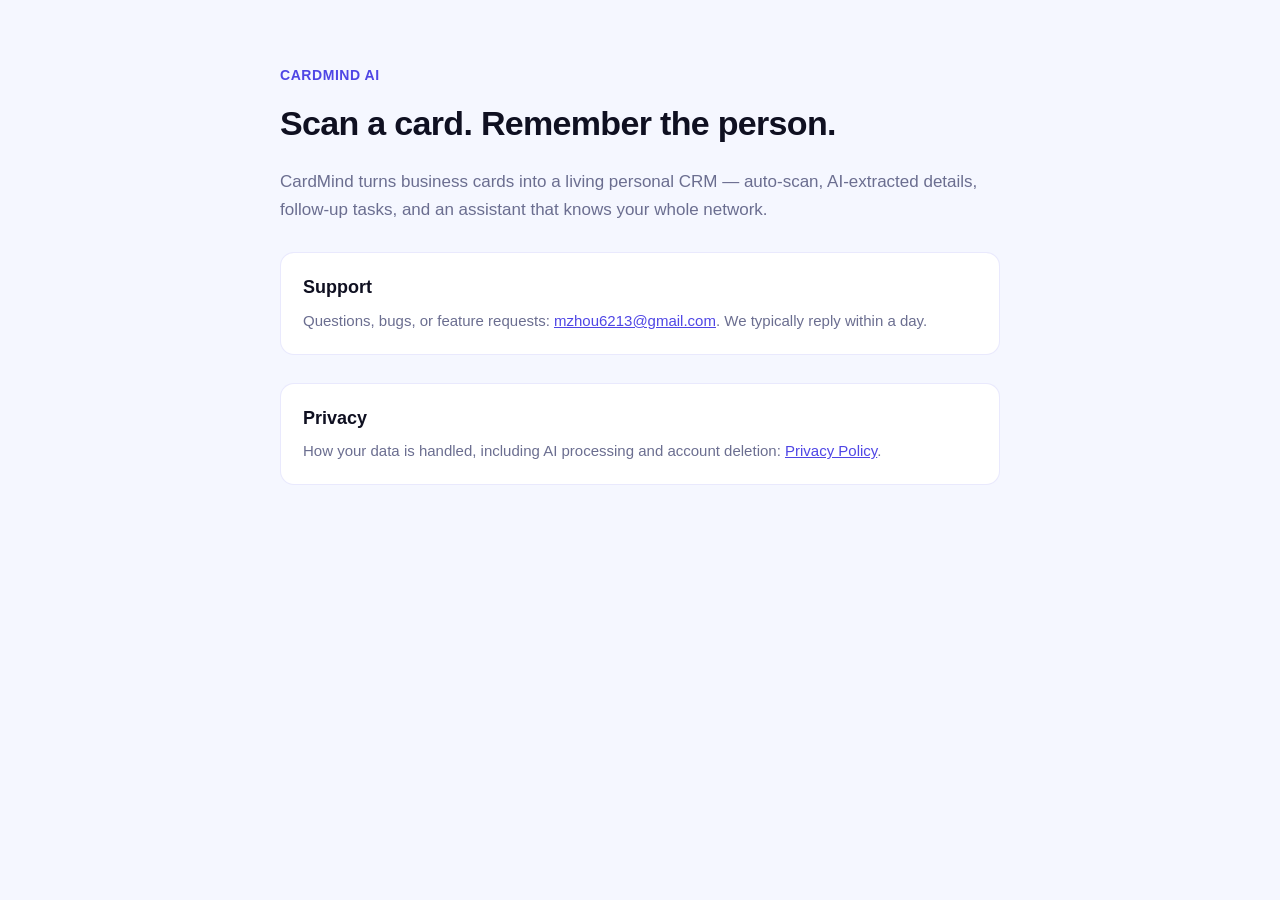
==== index.html @ d5e2f5ce "CardMind support + privacy policy site" ====
<!doctype html>
<html lang="en">
<head>
<meta charset="utf-8">
<meta name="viewport" content="width=device-width, initial-scale=1">
<title>CardMind AI — Support</title>
<style>
  :root { --bg:#F5F7FF; --surface:#fff; --text:#0F1021; --muted:#6B6E90; --accent:#4F46E5; --border:rgba(99,102,241,.14); }
  @media (prefers-color-scheme: dark) { :root { --bg:#080B12; --surface:#0F1220; --text:#E8EAF4; --muted:#8A8DAF; --accent:#818CF8; --border:rgba(99,102,241,.2); } }
  body { margin:0; background:var(--bg); color:var(--text); font-family:-apple-system, "Segoe UI", Roboto, sans-serif; line-height:1.65; }
  main { max-width:720px; margin:0 auto; padding:64px 24px 80px; }
  .brand { font-weight:800; color:var(--accent); font-size:14px; text-transform:uppercase; letter-spacing:.04em; }
  h1 { font-size:34px; margin:8px 0 12px; letter-spacing:-.02em; }
  p { font-size:17px; color:var(--muted); }
  .card { background:var(--surface); border:1px solid var(--border); border-radius:14px; padding:20px 22px; margin-top:28px; }
  .card h2 { margin:0 0 6px; font-size:18px; }
  .card p { margin:0; font-size:15px; }
  a { color:var(--accent); }
</style>
</head>
<body>
<main>
  <div class="brand">CardMind AI</div>
  <h1>Scan a card. Remember the person.</h1>
  <p>CardMind turns business cards into a living personal CRM — auto-scan, AI-extracted details, follow-up tasks, and an assistant that knows your whole network.</p>
  <div class="card">
    <h2>Support</h2>
    <p>Questions, bugs, or feature requests: <a href="mailto:mzhou6213@gmail.com">mzhou6213@gmail.com</a>. We typically reply within a day.</p>
  </div>
  <div class="card">
    <h2>Privacy</h2>
    <p>How your data is handled, including AI processing and account deletion: <a href="privacy.html">Privacy Policy</a>.</p>
  </div>
</main>
</body>
</html>
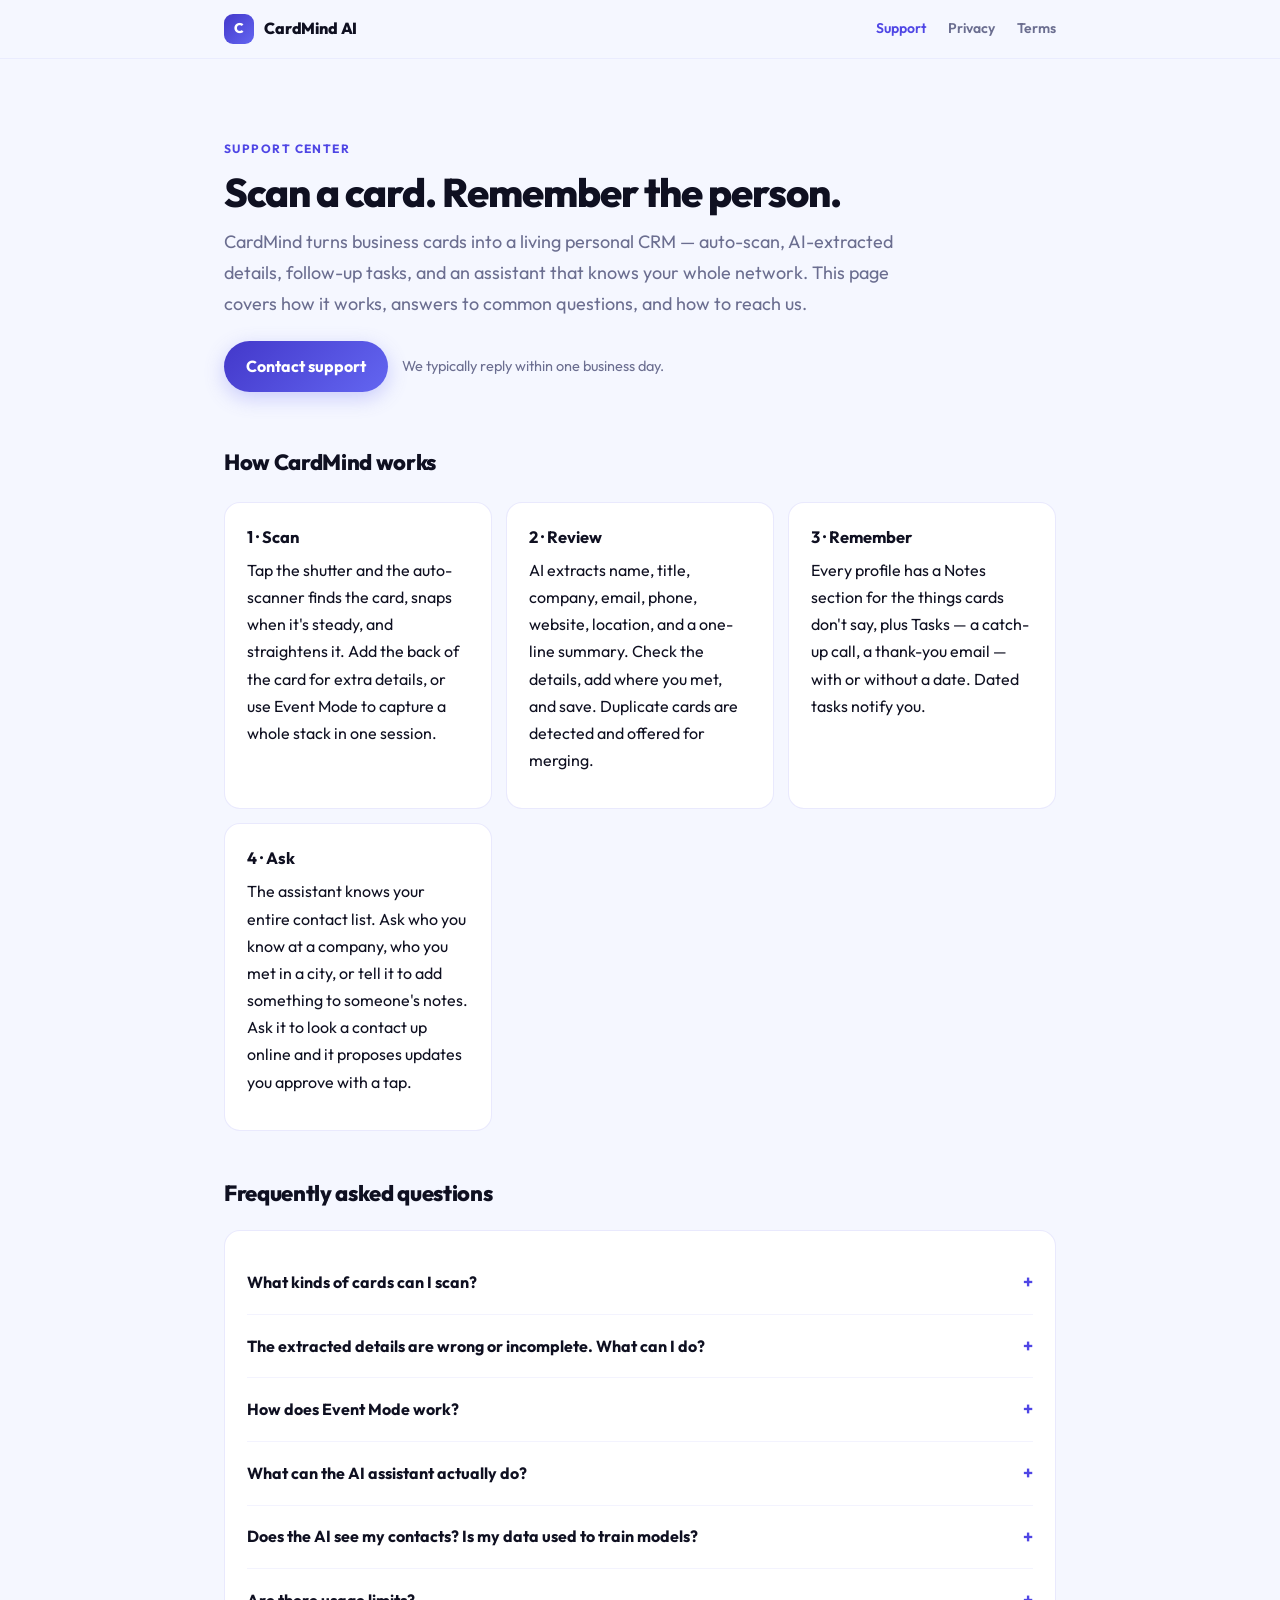
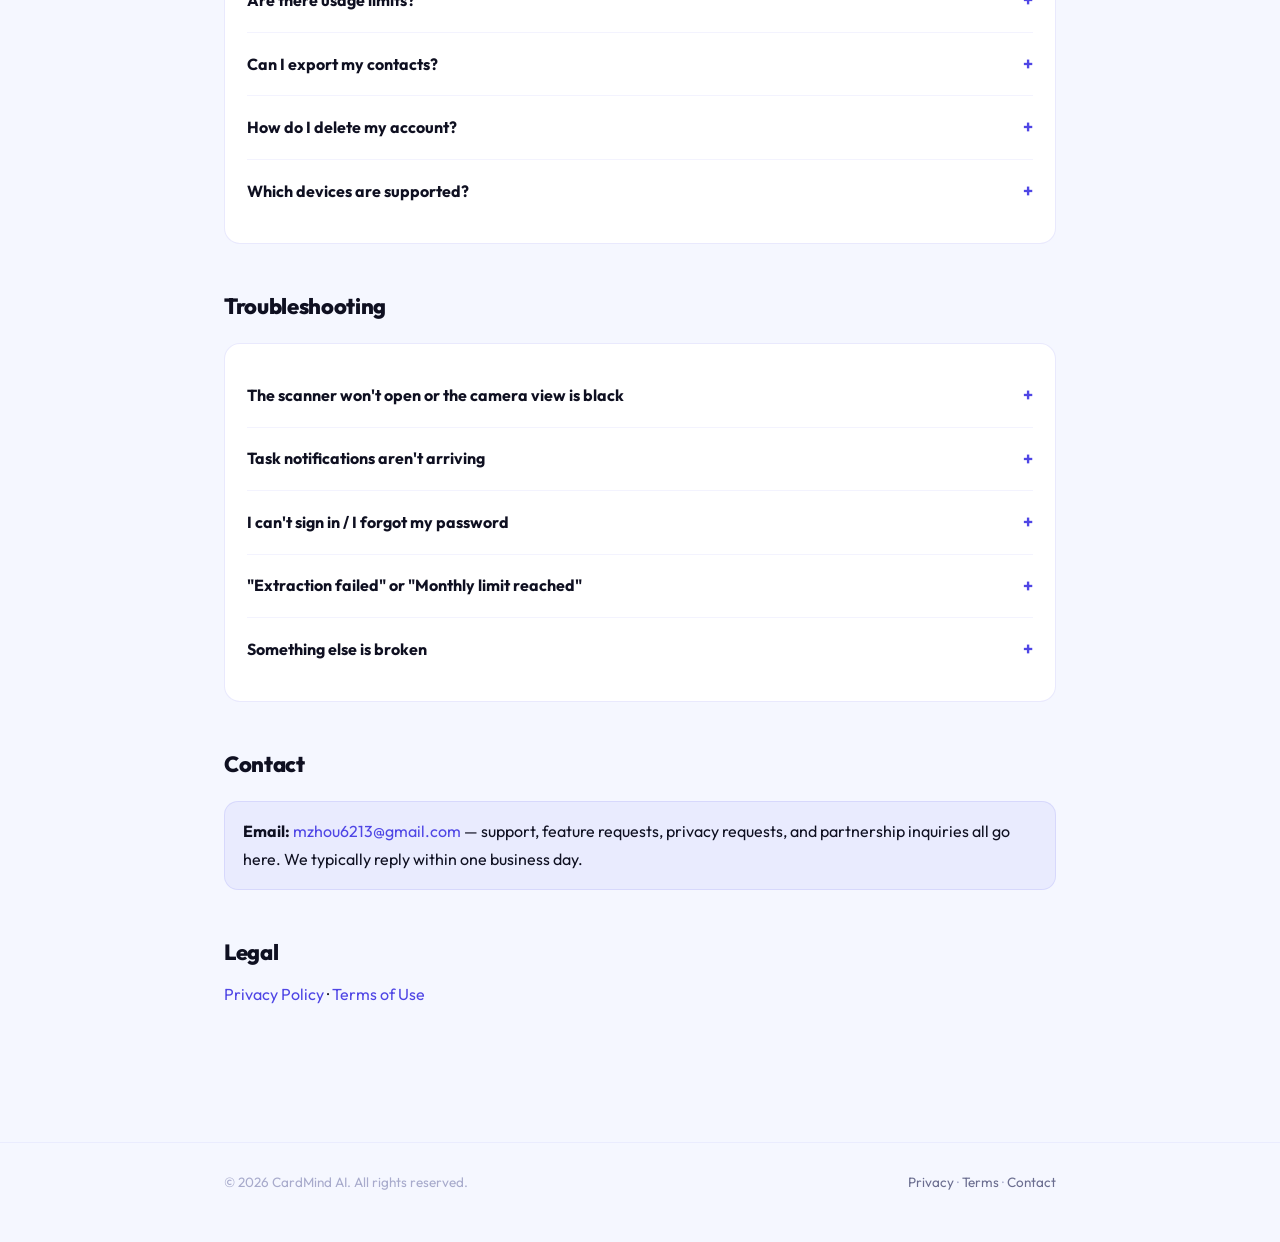
==== commit 0c154130: "Full support center, comprehensive privacy policy, terms of use, shared styles" ====
--- a/index.html
+++ b/index.html
@@ -3,34 +3,140 @@
 <head>
 <meta charset="utf-8">
 <meta name="viewport" content="width=device-width, initial-scale=1">
-<title>CardMind AI — Support</title>
-<style>
-  :root { --bg:#F5F7FF; --surface:#fff; --text:#0F1021; --muted:#6B6E90; --accent:#4F46E5; --border:rgba(99,102,241,.14); }
-  @media (prefers-color-scheme: dark) { :root { --bg:#080B12; --surface:#0F1220; --text:#E8EAF4; --muted:#8A8DAF; --accent:#818CF8; --border:rgba(99,102,241,.2); } }
-  body { margin:0; background:var(--bg); color:var(--text); font-family:-apple-system, "Segoe UI", Roboto, sans-serif; line-height:1.65; }
-  main { max-width:720px; margin:0 auto; padding:64px 24px 80px; }
-  .brand { font-weight:800; color:var(--accent); font-size:14px; text-transform:uppercase; letter-spacing:.04em; }
-  h1 { font-size:34px; margin:8px 0 12px; letter-spacing:-.02em; }
-  p { font-size:17px; color:var(--muted); }
-  .card { background:var(--surface); border:1px solid var(--border); border-radius:14px; padding:20px 22px; margin-top:28px; }
-  .card h2 { margin:0 0 6px; font-size:18px; }
-  .card p { margin:0; font-size:15px; }
-  a { color:var(--accent); }
-</style>
+<title>CardMind AI — Support Center</title>
+<meta name="description" content="Help, FAQs, troubleshooting, and contact for CardMind AI — the business-card scanner and personal CRM.">
+<link rel="preconnect" href="https://fonts.googleapis.com">
+<link rel="stylesheet" href="https://fonts.googleapis.com/css2?family=Outfit:wght@400;500;600;700;800&display=swap">
+<link rel="stylesheet" href="styles.css">
 </head>
 <body>
+<header class="nav">
+  <div class="nav-inner">
+    <a class="brand" href="index.html"><span class="brand-mark">C</span>CardMind AI</a>
+    <nav class="nav-links" aria-label="Site">
+      <a href="index.html" aria-current="page">Support</a>
+      <a href="privacy.html">Privacy</a>
+      <a href="terms.html">Terms</a>
+    </nav>
+  </div>
+</header>
+
 <main>
-  <div class="brand">CardMind AI</div>
-  <h1>Scan a card. Remember the person.</h1>
-  <p>CardMind turns business cards into a living personal CRM — auto-scan, AI-extracted details, follow-up tasks, and an assistant that knows your whole network.</p>
+  <section class="hero">
+    <div class="eyebrow">Support Center</div>
+    <h1>Scan a card. Remember the person.</h1>
+    <p class="lede">CardMind turns business cards into a living personal CRM — auto-scan, AI-extracted details, follow-up tasks, and an assistant that knows your whole network. This page covers how it works, answers to common questions, and how to reach us.</p>
+    <div class="hero-actions">
+      <a class="btn" href="mailto:mzhou6213@gmail.com?subject=CardMind%20support">Contact support</a>
+      <span class="quiet">We typically reply within one business day.</span>
+    </div>
+  </section>
+
+  <h2 id="how-it-works">How CardMind works</h2>
+  <div class="grid">
+    <div class="card">
+      <h3>1 · Scan</h3>
+      <p>Tap the shutter and the auto-scanner finds the card, snaps when it's steady, and straightens it. Add the back of the card for extra details, or use Event Mode to capture a whole stack in one session.</p>
+    </div>
+    <div class="card">
+      <h3>2 · Review</h3>
+      <p>AI extracts name, title, company, email, phone, website, location, and a one-line summary. Check the details, add where you met, and save. Duplicate cards are detected and offered for merging.</p>
+    </div>
+    <div class="card">
+      <h3>3 · Remember</h3>
+      <p>Every profile has a Notes section for the things cards don't say, plus Tasks — a catch-up call, a thank-you email — with or without a date. Dated tasks notify you.</p>
+    </div>
+    <div class="card">
+      <h3>4 · Ask</h3>
+      <p>The assistant knows your entire contact list. Ask who you know at a company, who you met in a city, or tell it to add something to someone's notes. Ask it to look a contact up online and it proposes updates you approve with a tap.</p>
+    </div>
+  </div>
+
+  <h2 id="faq">Frequently asked questions</h2>
   <div class="card">
-    <h2>Support</h2>
-    <p>Questions, bugs, or feature requests: <a href="mailto:mzhou6213@gmail.com">mzhou6213@gmail.com</a>. We typically reply within a day.</p>
+    <details>
+      <summary>What kinds of cards can I scan?</summary>
+      <p>Any printed business card, in any language the card is printed in. Plain paper cards work best; very glossy or dark cards benefit from softer lighting. You can also import a photo of a card from your library — you'll get a chance to crop it first.</p>
+    </details>
+    <details>
+      <summary>The extracted details are wrong or incomplete. What can I do?</summary>
+      <p>Extraction is done by AI and is very accurate on clear photos, but always review before saving. On the review screen you can correct any field. If the front of the card is missing information that's on the back, tap <strong>Add Back of Card</strong> — both sides are read together. After saving, tap any field on the profile to edit it in place.</p>
+    </details>
+    <details>
+      <summary>How does Event Mode work?</summary>
+      <p>Turn on <strong>Event Mode</strong> on the Scan tab, then capture card after card. Each one starts processing the moment it's captured — you'll see a spinner turn into a green check on its thumbnail. When you're done, tap <strong>Save All</strong> and every card becomes a contact. If any card fails (a blurry shot, a network drop) it stays in the queue so you can retry just that one.</p>
+    </details>
+    <details>
+      <summary>What can the AI assistant actually do?</summary>
+      <ul>
+        <li><strong>Answer</strong> — "Who do I know in finance?" "Where did I meet Sarah?"</li>
+        <li><strong>Show</strong> — "Display everyone in France" returns tappable profiles.</li>
+        <li><strong>Record</strong> — "Add to notes that John has a daughter" saves it to John's profile and confirms.</li>
+        <li><strong>Research</strong> — "Look up Sarah Chen online" searches the public web and proposes contact updates with sources; nothing is saved until you tap <em>Save to contact</em>.</li>
+        <li><strong>Draft</strong> — "Write a short follow-up to Michael."</li>
+      </ul>
+      <p>Your conversation is saved so you can pick up where you left off; the compose icon starts a fresh one.</p>
+    </details>
+    <details>
+      <summary>Does the AI see my contacts? Is my data used to train models?</summary>
+      <p>To answer questions about your network, the assistant is given your own contacts and tasks for that request only — the same data you already see in the app. Card photos are sent for extraction. We use Anthropic's Claude API; under Anthropic's commercial terms, API inputs and outputs are not used to train their models. See our <a href="privacy.html#ai">Privacy Policy</a> for details.</p>
+    </details>
+    <details>
+      <summary>Are there usage limits?</summary>
+      <p>Yes — each account has a monthly allowance of card scans, assistant messages, and web-research requests so we can keep the service fast and affordable. If you hit a limit, the app tells you and it resets at the start of the next month. During the beta, CardMind is free.</p>
+    </details>
+    <details>
+      <summary>Can I export my contacts?</summary>
+      <p>Yes. <strong>Settings → Export All Contacts</strong> shares a CSV of everything. From any profile, the share icon exports that one person as text or a vCard.</p>
+    </details>
+    <details>
+      <summary>How do I delete my account?</summary>
+      <p><strong>Settings → Delete Account</strong>. After you confirm, your account and every piece of data tied to it — contacts, card photos, folders, tasks, chat history, usage records — are permanently removed. This cannot be undone, so export first if you want a copy.</p>
+    </details>
+    <details>
+      <summary>Which devices are supported?</summary>
+      <p>iPhone running a current version of iOS. Auto-scan uses Apple's built-in document scanner. iPad and Android are on the roadmap.</p>
+    </details>
   </div>
+
+  <h2 id="troubleshooting">Troubleshooting</h2>
   <div class="card">
-    <h2>Privacy</h2>
-    <p>How your data is handled, including AI processing and account deletion: <a href="privacy.html">Privacy Policy</a>.</p>
+    <details>
+      <summary>The scanner won't open or the camera view is black</summary>
+      <p>CardMind needs camera permission. Open the iPhone <strong>Settings</strong> app → scroll to <strong>CardMind</strong> → turn on <strong>Camera</strong>. Photo library access is needed only if you import existing photos.</p>
+    </details>
+    <details>
+      <summary>Task notifications aren't arriving</summary>
+      <p>Notifications need permission: iPhone <strong>Settings → CardMind → Notifications → Allow</strong>. Only tasks with a date send a notification, at the time you chose (9:00 in the morning for calendar-picked dates). Tasks without a date wait quietly in your list.</p>
+    </details>
+    <details>
+      <summary>I can't sign in / I forgot my password</summary>
+      <p>On the sign-in screen tap <strong>Forgot password?</strong>, enter your email, and open the link in the email on your phone — it brings you straight back to CardMind to set a new password. If you signed up with Apple, use the <strong>Sign in with Apple</strong> button instead of a password.</p>
+    </details>
+    <details>
+      <summary>"Extraction failed" or "Monthly limit reached"</summary>
+      <p><em>Extraction failed</em> is usually a connection hiccup or a photo the AI couldn't read — retake with the card filling the frame. <em>Monthly limit reached</em> means you've used this month's allowance; it resets on the 1st. Contact us if you need more.</p>
+    </details>
+    <details>
+      <summary>Something else is broken</summary>
+      <p>Email us with what you were doing, what you expected, and what happened instead. A screenshot helps enormously. Include your app version from Settings if you can.</p>
+    </details>
   </div>
+
+  <h2 id="contact">Contact</h2>
+  <div class="callout">
+    <p><strong>Email:</strong> <a href="mailto:mzhou6213@gmail.com">mzhou6213@gmail.com</a> — support, feature requests, privacy requests, and partnership inquiries all go here. We typically reply within one business day.</p>
+  </div>
+
+  <h2 id="legal">Legal</h2>
+  <p><a href="privacy.html">Privacy Policy</a> · <a href="terms.html">Terms of Use</a></p>
 </main>
+
+<footer>
+  <div class="footer-inner">
+    <span>© 2026 CardMind AI. All rights reserved.</span>
+    <span><a href="privacy.html">Privacy</a> · <a href="terms.html">Terms</a> · <a href="mailto:mzhou6213@gmail.com">Contact</a></span>
+  </div>
+</footer>
 </body>
 </html>
--- a/styles.css
+++ b/styles.css
@@ -0,0 +1,103 @@
+:root {
+  --bg: #F5F7FF; --surface: #FFFFFF; --surface-alt: #EBEFFE;
+  --text: #0F1021; --muted: #6B6E90; --subtle: #A8ABCC;
+  --accent: #6366F1; --accent-text: #4F46E5; --accent-bg: rgba(99,102,241,.08);
+  --border: rgba(99,102,241,.14); --divider: rgba(99,102,241,.08);
+  --code: rgba(99,102,241,.08);
+}
+@media (prefers-color-scheme: dark) {
+  :root {
+    --bg: #080B12; --surface: #0F1220; --surface-alt: #141928;
+    --text: #E8EAF4; --muted: #8A8DAF; --subtle: #4A4D72;
+    --accent: #6366F1; --accent-text: #818CF8; --accent-bg: rgba(99,102,241,.12);
+    --border: rgba(99,102,241,.18); --divider: rgba(255,255,255,.06);
+    --code: rgba(99,102,241,.16);
+  }
+}
+* { box-sizing: border-box; }
+html { scroll-behavior: smooth; }
+body {
+  margin: 0; background: var(--bg); color: var(--text);
+  font-family: 'Outfit', -apple-system, 'Segoe UI', Roboto, sans-serif;
+  font-size: 16px; line-height: 1.7;
+}
+a { color: var(--accent-text); text-decoration: none; }
+a:hover { text-decoration: underline; }
+a:focus-visible, button:focus-visible { outline: 2px solid var(--accent); outline-offset: 3px; border-radius: 4px; }
+
+/* Header */
+.nav {
+  position: sticky; top: 0; z-index: 10;
+  background: color-mix(in srgb, var(--bg) 85%, transparent);
+  backdrop-filter: blur(12px); -webkit-backdrop-filter: blur(12px);
+  border-bottom: 1px solid var(--divider);
+}
+.nav-inner {
+  max-width: 880px; margin: 0 auto; padding: 14px 24px;
+  display: flex; align-items: center; justify-content: space-between; gap: 16px;
+}
+.brand { display: flex; align-items: center; gap: 10px; font-weight: 800; letter-spacing: -.01em; color: var(--text); }
+.brand:hover { text-decoration: none; }
+.brand-mark {
+  width: 30px; height: 30px; border-radius: 9px;
+  background: linear-gradient(135deg, #4338CA, #6366F1);
+  display: grid; place-items: center; color: #fff; font-size: 14px; font-weight: 800;
+}
+.nav-links { display: flex; gap: 22px; font-size: 14px; font-weight: 600; }
+.nav-links a { color: var(--muted); }
+.nav-links a[aria-current="page"] { color: var(--accent-text); }
+
+/* Layout */
+main { max-width: 880px; margin: 0 auto; padding: 56px 24px 96px; }
+.doc { max-width: 720px; }
+.eyebrow { font-size: 12px; font-weight: 700; letter-spacing: .12em; text-transform: uppercase; color: var(--accent-text); margin-bottom: 10px; }
+h1 { font-size: clamp(30px, 5vw, 40px); font-weight: 800; letter-spacing: -.025em; line-height: 1.15; margin: 0 0 12px; text-wrap: balance; }
+.lede { font-size: 18px; color: var(--muted); max-width: 60ch; margin: 0 0 8px; }
+.meta { font-size: 13.5px; color: var(--subtle); margin: 0 0 40px; }
+h2 { font-size: 22px; font-weight: 800; letter-spacing: -.015em; margin: 44px 0 10px; text-wrap: balance; }
+h3 { font-size: 16.5px; font-weight: 700; margin: 24px 0 6px; }
+p { margin: 0 0 14px; }
+ul, ol { padding-left: 22px; margin: 0 0 14px; }
+li { margin: 4px 0; }
+li::marker { color: var(--accent-text); }
+strong { font-weight: 700; }
+code { font-family: ui-monospace, SFMono-Regular, Menlo, monospace; font-size: .88em; background: var(--code); padding: 2px 6px; border-radius: 6px; }
+
+/* Components */
+.card { background: var(--surface); border: 1px solid var(--border); border-radius: 16px; padding: 20px 22px; margin: 18px 0; }
+.card h3 { margin-top: 0; }
+.callout { background: var(--accent-bg); border: 1px solid var(--border); border-radius: 14px; padding: 16px 18px; margin: 18px 0; }
+.callout p:last-child { margin-bottom: 0; }
+.grid { display: grid; grid-template-columns: repeat(auto-fit, minmax(240px, 1fr)); gap: 14px; margin: 20px 0; }
+.grid .card { margin: 0; }
+.table-wrap { overflow-x: auto; margin: 16px 0 22px; border: 1px solid var(--border); border-radius: 14px; background: var(--surface); }
+table { width: 100%; border-collapse: collapse; font-size: 14.5px; }
+th { text-align: left; font-size: 12px; letter-spacing: .08em; text-transform: uppercase; color: var(--subtle); font-weight: 600; padding: 12px 16px; border-bottom: 1px solid var(--divider); }
+td { padding: 11px 16px; border-bottom: 1px solid var(--divider); vertical-align: top; color: var(--muted); }
+td:first-child { color: var(--text); font-weight: 600; white-space: nowrap; }
+tr:last-child td { border-bottom: none; }
+.toc { background: var(--surface); border: 1px solid var(--border); border-radius: 14px; padding: 16px 20px; margin: 0 0 32px; font-size: 14.5px; }
+.toc ol { margin: 6px 0 0; padding-left: 20px; columns: 2; column-gap: 24px; }
+.toc li { break-inside: avoid; }
+@media (max-width: 560px) { .toc ol { columns: 1; } }
+details { border-bottom: 1px solid var(--divider); padding: 4px 0; }
+details:last-of-type { border-bottom: none; }
+summary { cursor: pointer; font-weight: 700; padding: 12px 0; list-style: none; display: flex; justify-content: space-between; align-items: center; gap: 12px; }
+summary::-webkit-details-marker { display: none; }
+summary::after { content: "+"; color: var(--accent-text); font-weight: 700; font-size: 18px; flex-shrink: 0; }
+details[open] summary::after { content: "−"; }
+details p, details ul { color: var(--muted); }
+.btn {
+  display: inline-block; background: linear-gradient(135deg, #4338CA, #6366F1); color: #fff !important;
+  font-weight: 700; padding: 12px 22px; border-radius: 999px; box-shadow: 0 6px 20px rgba(99,102,241,.3);
+}
+.btn:hover { text-decoration: none; filter: brightness(1.05); }
+.hero { padding: 24px 0 8px; }
+.hero-actions { display: flex; gap: 14px; flex-wrap: wrap; align-items: center; margin-top: 22px; }
+.hero-actions .quiet { color: var(--muted); font-size: 14.5px; }
+
+/* Footer */
+footer { border-top: 1px solid var(--divider); margin-top: 24px; }
+.footer-inner { max-width: 880px; margin: 0 auto; padding: 28px 24px 48px; display: flex; flex-wrap: wrap; gap: 18px; justify-content: space-between; font-size: 13.5px; color: var(--subtle); }
+.footer-inner a { color: var(--muted); }
+@media (prefers-reduced-motion: reduce) { html { scroll-behavior: auto; } }
